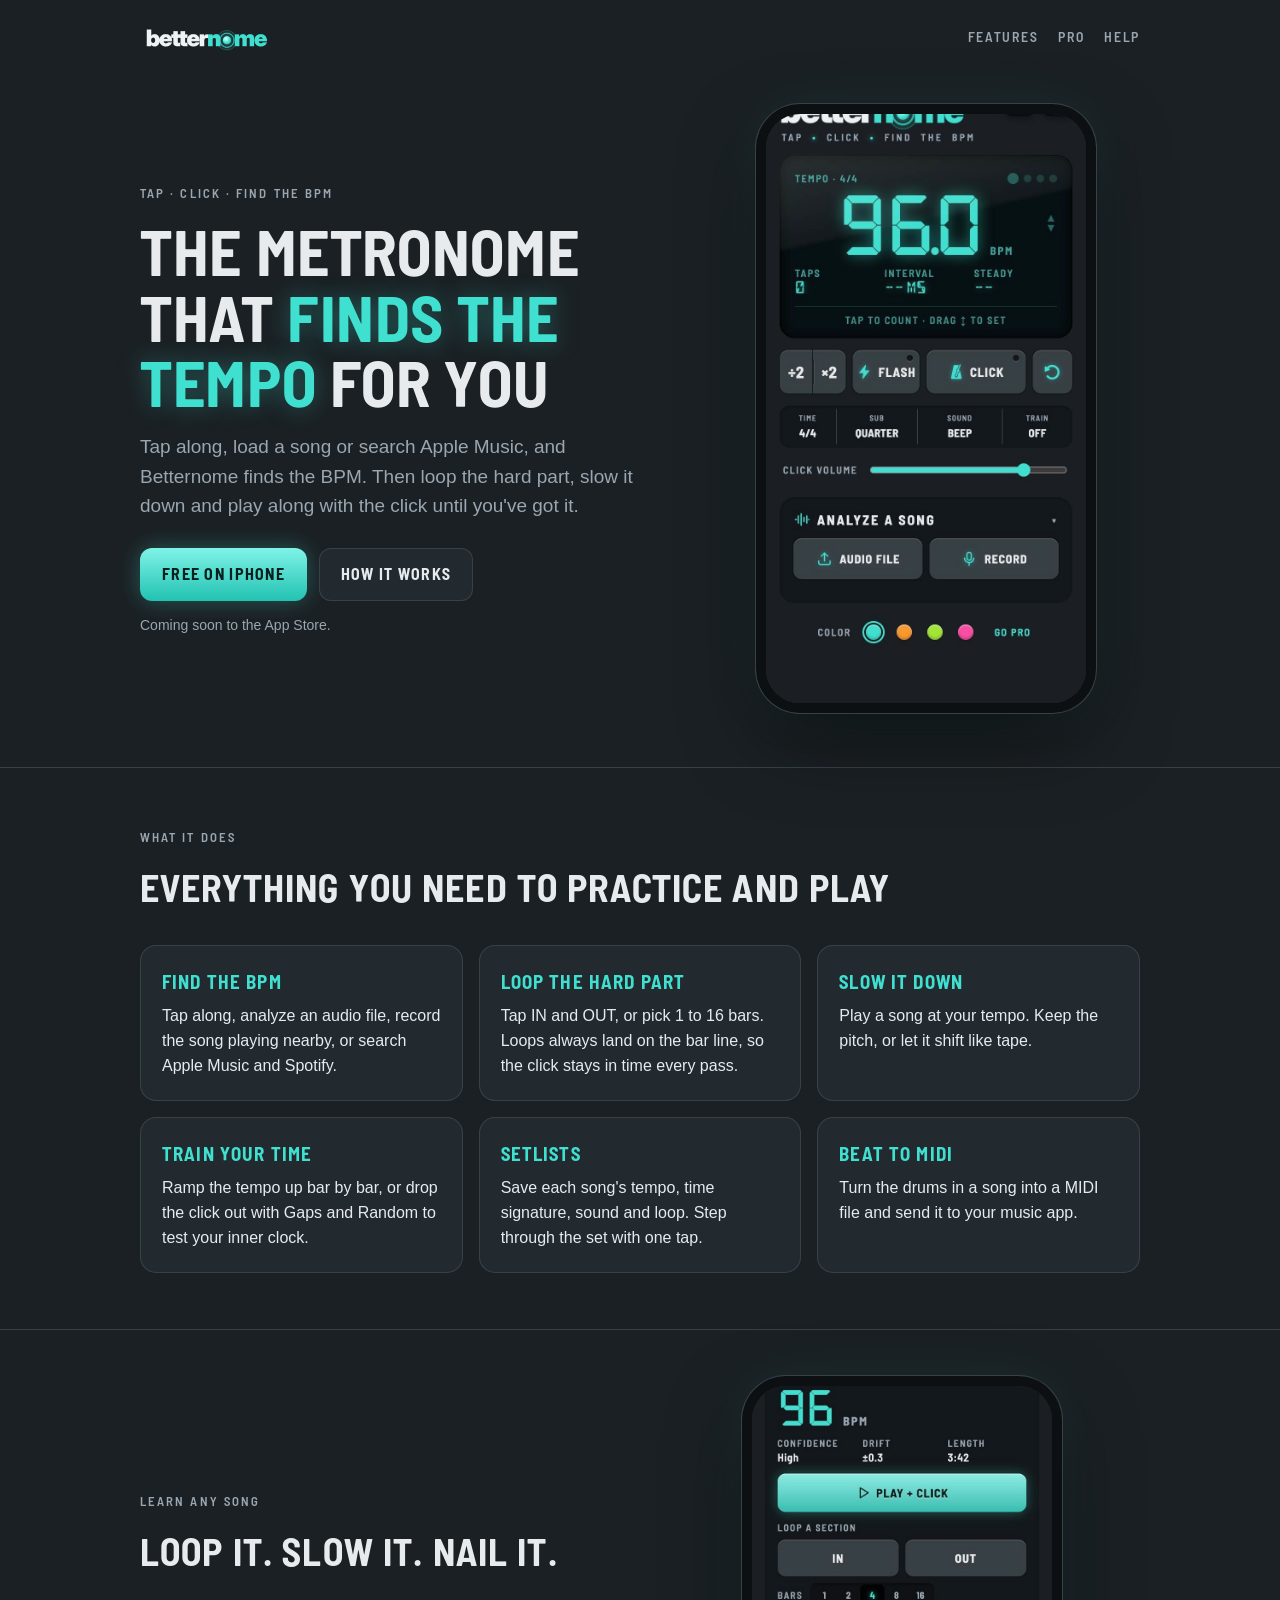
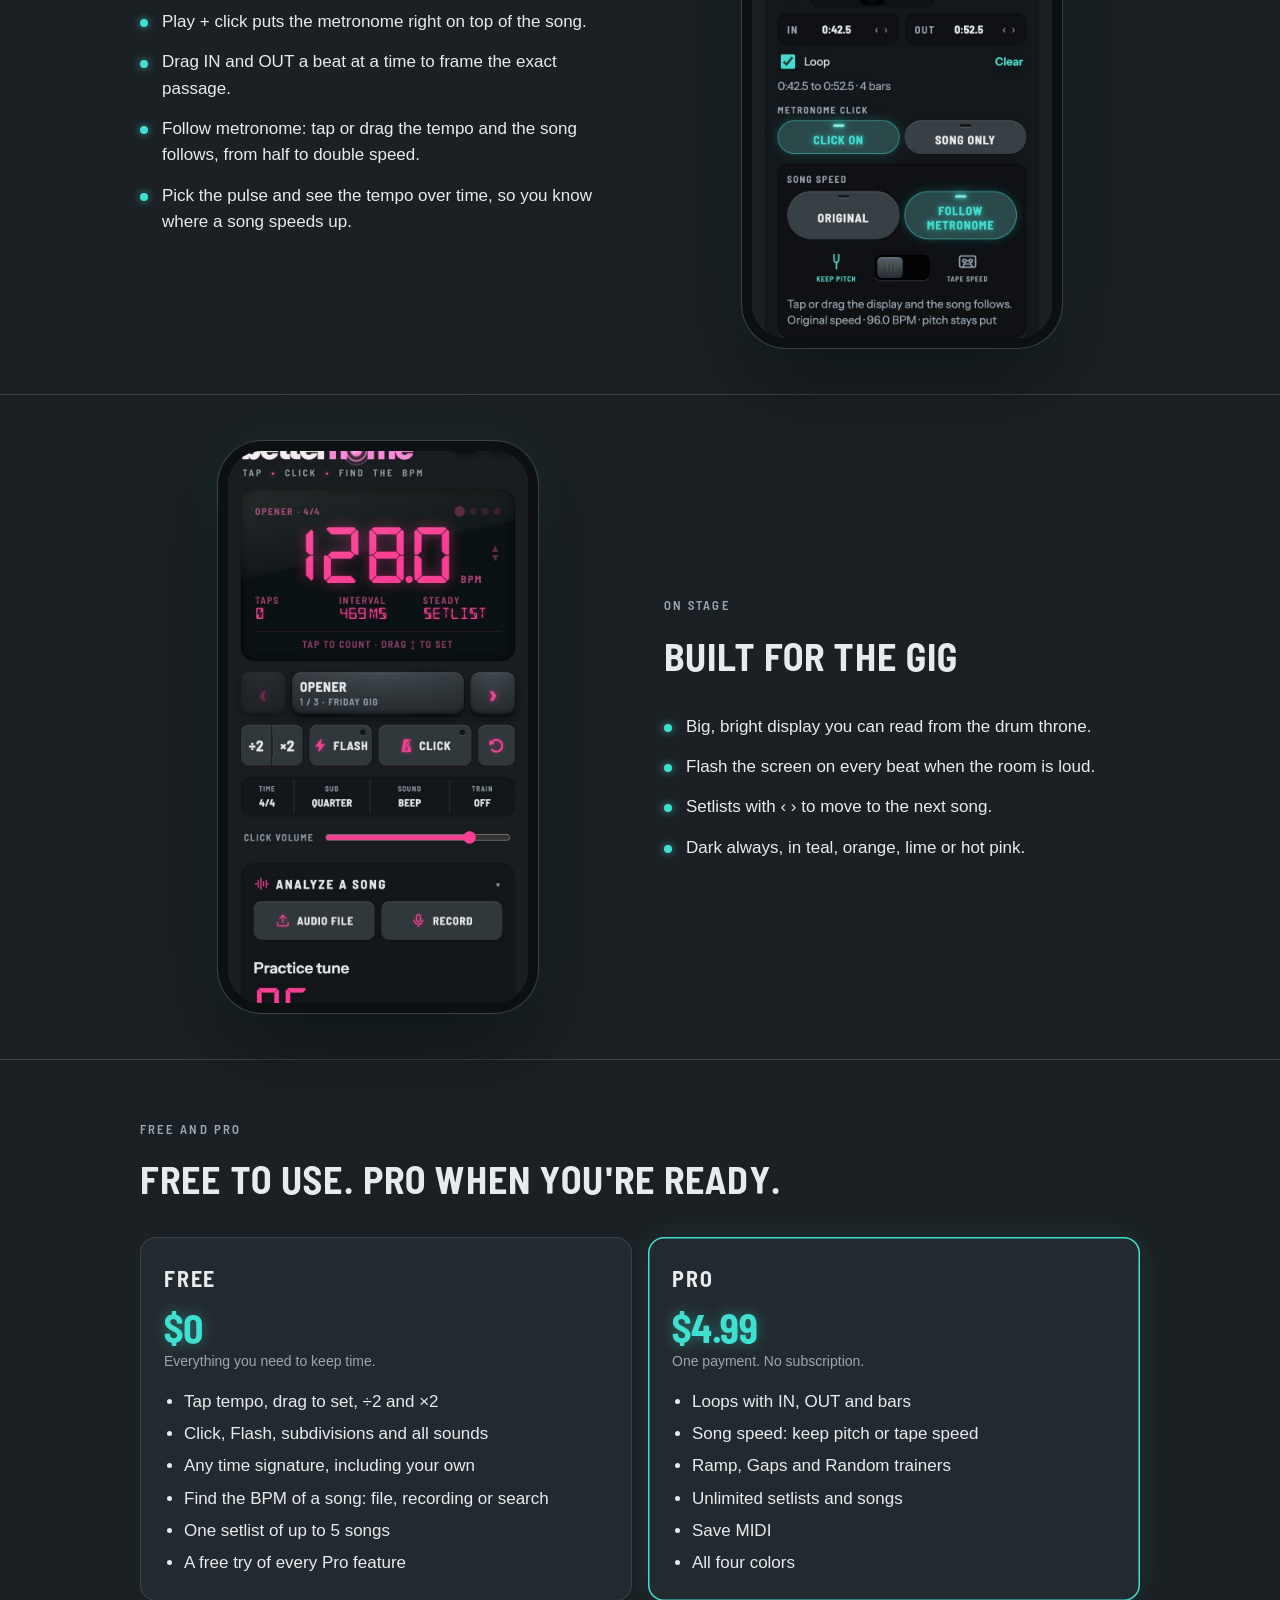
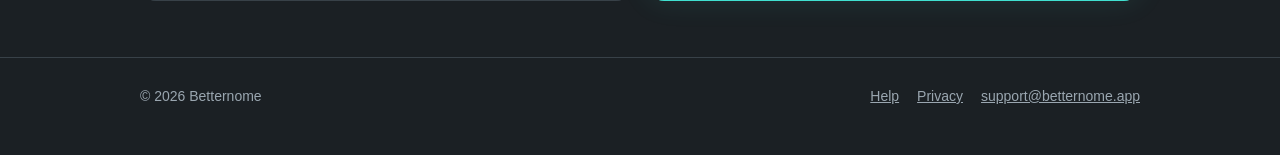
==== index.html @ a517bacc "Update site from Betternome 66b0590" ====
<!doctype html>
<html lang="en">
<head>
<meta charset="utf-8">
<meta name="viewport" content="width=device-width,initial-scale=1">
<title>Betternome · Tap, click, find the BPM</title>
<meta name="description" content="A metronome for iPhone that finds the BPM of any song, loops the hard part and slows it down so you can learn it.">
<meta property="og:title" content="Betternome · Tap, click, find the BPM">
<meta property="og:description" content="Find the tempo of any song, loop the hard part, slow it down, and keep your setlists in one metronome.">
<meta property="og:image" content="https://betternome.app/assets/shot-tempo.jpg">
<meta name="theme-color" content="#1b2024">
<link rel="icon" href="assets/favicon.png">
<link rel="apple-touch-icon" href="assets/apple-touch-icon.png">
<link rel="stylesheet" href="style.css">
</head>
<body>
<header class="wrap top">
  <a href="/"><img src="assets/logo.png" alt="Betternome" width="458" height="118"></a>
  <nav><a href="#features">Features</a><a href="#pro">Pro</a><a href="help.html">Help</a></nav>
</header>

<main>
  <div class="wrap hero">
    <div>
      <span class="cap">Tap · Click · Find the BPM</span>
      <h1>The metronome that <em>finds the tempo</em> for you</h1>
      <p>Tap along, load a song or search Apple Music, and Betternome finds the BPM. Then loop the hard part, slow it down and play along with the click until you've got it.</p>
      <div class="btns">
        <a class="btn primary" href="#pro">Free on iPhone</a>
        <a class="btn ghost" href="help.html">How it works</a>
      </div>
      <p class="soon">Coming soon to the App Store.</p>
    </div>
    <div class="phone"><img src="assets/shot-tempo.jpg" alt="Betternome showing 96 BPM on its display, with Flash, Click and the Time, Sub, Sound and Train settings" width="750" height="1380"></div>
  </div>

  <section id="features">
    <div class="wrap">
      <span class="cap">What it does</span>
      <h2>Everything you need to practice and play</h2>
      <div class="feats">
        <div class="feat"><h3>Find the BPM</h3><p>Tap along, analyze an audio file, record the song playing nearby, or search Apple Music and Spotify.</p></div>
        <div class="feat"><h3>Loop the hard part</h3><p>Tap IN and OUT, or pick 1 to 16 bars. Loops always land on the bar line, so the click stays in time every pass.</p></div>
        <div class="feat"><h3>Slow it down</h3><p>Play a song at your tempo. Keep the pitch, or let it shift like tape.</p></div>
        <div class="feat"><h3>Train your time</h3><p>Ramp the tempo up bar by bar, or drop the click out with Gaps and Random to test your inner clock.</p></div>
        <div class="feat"><h3>Setlists</h3><p>Save each song's tempo, time signature, sound and loop. Step through the set with one tap.</p></div>
        <div class="feat"><h3>Beat to MIDI</h3><p>Turn the drums in a song into a MIDI file and send it to your music app.</p></div>
      </div>
    </div>
  </section>

  <section>
    <div class="wrap split">
      <div>
        <span class="cap">Learn any song</span>
        <h2>Loop it. Slow it. Nail it.</h2>
        <ul>
          <li>Play + click puts the metronome right on top of the song.</li>
          <li>Drag IN and OUT a beat at a time to frame the exact passage.</li>
          <li>Follow metronome: tap or drag the tempo and the song follows, from half to double speed.</li>
          <li>Pick the pulse and see the tempo over time, so you know where a song speeds up.</li>
        </ul>
      </div>
      <div class="phone"><img src="assets/shot-loop.jpg" alt="A song loaded at 96 BPM, with Play + click, a 4-bar loop from 0:42.5 to 0:52.5 and Song speed set to Follow metronome" width="750" height="1380" loading="lazy"></div>
    </div>
  </section>

  <section>
    <div class="wrap split">
      <div class="phone"><img src="assets/shot-setlist.jpg" alt="Betternome in hot pink with the setlist song Opener at 128 BPM, song 1 of 3 in Friday gig" width="750" height="1380" loading="lazy"></div>
      <div>
        <span class="cap">On stage</span>
        <h2>Built for the gig</h2>
        <ul>
          <li>Big, bright display you can read from the drum throne.</li>
          <li>Flash the screen on every beat when the room is loud.</li>
          <li>Setlists with ‹ › to move to the next song.</li>
          <li>Dark always, in teal, orange, lime or hot pink.</li>
        </ul>
      </div>
    </div>
  </section>

  <section id="pro">
    <div class="wrap">
      <span class="cap">Free and Pro</span>
      <h2>Free to use. Pro when you're ready.</h2>
      <div class="plans">
        <div class="plan">
          <h3>Free</h3>
          <div class="price">$0</div>
          <p class="note">Everything you need to keep time.</p>
          <ul>
            <li>Tap tempo, drag to set, ÷2 and ×2</li>
            <li>Click, Flash, subdivisions and all sounds</li>
            <li>Any time signature, including your own</li>
            <li>Find the BPM of a song: file, recording or search</li>
            <li>One setlist of up to 5 songs</li>
            <li>A free try of every Pro feature</li>
          </ul>
        </div>
        <div class="plan pro">
          <h3>Pro</h3>
          <div class="price">$4.99</div>
          <p class="note">One payment. No subscription.</p>
          <ul>
            <li>Loops with IN, OUT and bars</li>
            <li>Song speed: keep pitch or tape speed</li>
            <li>Ramp, Gaps and Random trainers</li>
            <li>Unlimited setlists and songs</li>
            <li>Save MIDI</li>
            <li>All four colors</li>
          </ul>
        </div>
      </div>
    </div>
  </section>
</main>

<footer>
  <div class="wrap">
    <span>© 2026 Betternome</span>
    <nav><a href="help.html">Help</a><a href="privacy.html">Privacy</a><a href="mailto:support@betternome.app">support@betternome.app</a></nav>
  </div>
</footer>
</body>
</html>
---- style.css ----
/* betternome.app: same dark look and teal accent as the app */
@font-face{font-family:"BSC";font-weight:600;font-display:swap;src:url(assets/bsc-600.woff2) format("woff2")}
@font-face{font-family:"BSC";font-weight:700;font-display:swap;src:url(assets/bsc-700.woff2) format("woff2")}
@font-face{font-family:"DSEG7";font-display:swap;src:url(assets/dseg7.woff2) format("woff2")}
:root{color-scheme:dark;--bg:#1b2024;--panel:#232a2f;--tray:rgba(0,0,0,.22);--ink:#e7ebee;--muted:#9aa6b0;--line:#384148;
  --acc:#40e0d0;--acc-ink:#06201d;--f-display:"BSC",-apple-system,BlinkMacSystemFont,sans-serif;--f-seg:"DSEG7",ui-monospace,monospace}
*{box-sizing:border-box}
body{margin:0;background:var(--bg);color:var(--ink);font:17px/1.55 -apple-system,BlinkMacSystemFont,"Segoe UI",Roboto,sans-serif;-webkit-font-smoothing:antialiased}
a{color:var(--acc)}
.wrap{max-width:1040px;margin:0 auto;padding:0 20px}
.cap{font-family:var(--f-display);font-weight:600;font-size:13px;letter-spacing:.16em;text-transform:uppercase;color:var(--muted)}

/* header */
.top{display:flex;align-items:center;justify-content:space-between;gap:16px;padding-top:20px;padding-bottom:20px}
.top img{height:34px;width:auto;display:block}
.top nav{display:flex;gap:20px}
.top nav a{font-family:var(--f-display);font-weight:600;font-size:14px;letter-spacing:.12em;text-transform:uppercase;color:var(--muted);text-decoration:none}
.top nav a:hover,.top nav a[aria-current]{color:var(--acc)}

/* hero */
.hero{display:grid;grid-template-columns:minmax(0,1.1fr) minmax(0,.9fr);gap:48px;align-items:center;padding-top:40px;padding-bottom:64px}
.hero h1{font-family:var(--f-display);font-weight:700;font-size:clamp(40px,6vw,64px);line-height:1.02;letter-spacing:.01em;text-transform:uppercase;margin:12px 0 18px}
.hero h1 em{font-style:normal;color:var(--acc);text-shadow:0 0 24px rgba(64,224,208,.35)}
.hero p{font-size:19px;color:var(--muted);margin:0 0 28px;max-width:34em}
.btns{display:flex;flex-wrap:wrap;gap:12px;align-items:center}
.btn{display:inline-flex;align-items:center;gap:8px;padding:14px 22px;border-radius:12px;font-family:var(--f-display);font-weight:700;font-size:16px;letter-spacing:.08em;text-transform:uppercase;text-decoration:none}
.btn.primary{background:linear-gradient(180deg,#7ff3e7,#22c2b2);color:var(--acc-ink);box-shadow:0 0 22px rgba(64,224,208,.3)}
.btn.ghost{color:var(--ink);background:var(--panel);box-shadow:inset 0 0 0 1px var(--line)}
.hero .soon{font-size:14px;color:var(--muted);margin:14px 0 0}
.phone{justify-self:center;width:min(320px,80vw);border-radius:34px;overflow:hidden;box-shadow:0 0 0 10px #0d1012,0 0 0 11px var(--line),0 30px 80px rgba(0,0,0,.55),0 0 60px rgba(64,224,208,.12)}
.phone img{display:block;width:100%;height:auto}

/* features */
section{padding:56px 0;border-top:1px solid var(--line)}
section h2{font-family:var(--f-display);font-weight:700;font-size:clamp(28px,4vw,38px);text-transform:uppercase;letter-spacing:.03em;margin:8px 0 28px}
.feats{display:grid;grid-template-columns:repeat(3,minmax(0,1fr));gap:16px}
.feat{background:var(--panel);border-radius:16px;padding:22px;box-shadow:inset 0 0 0 1px var(--line)}
.feat h3{font-family:var(--f-display);font-weight:700;font-size:19px;letter-spacing:.06em;text-transform:uppercase;color:var(--acc);margin:0 0 8px}
.feat p{margin:0;color:var(--ink);font-size:16px}
.split{display:grid;grid-template-columns:minmax(0,1fr) minmax(0,1fr);gap:48px;align-items:center}
.split .phone{width:min(300px,78vw)}
.split ul{margin:0;padding:0;list-style:none;display:grid;gap:14px}
.split li{padding-left:22px;position:relative}
.split li::before{content:"";position:absolute;left:0;top:.6em;width:8px;height:8px;border-radius:50%;background:var(--acc);box-shadow:0 0 8px rgba(64,224,208,.7)}

/* free vs pro */
.plans{display:grid;grid-template-columns:minmax(0,1fr) minmax(0,1fr);gap:16px}
.plan{background:var(--panel);border-radius:16px;padding:24px;box-shadow:inset 0 0 0 1px var(--line)}
.plan.pro{box-shadow:inset 0 0 0 1.5px var(--acc),0 0 30px rgba(64,224,208,.1)}
.plan h3{font-family:var(--f-display);font-weight:700;font-size:22px;letter-spacing:.08em;text-transform:uppercase;margin:0}
.plan .price{font-family:var(--f-display);font-weight:700;font-size:40px;line-height:1.1;color:var(--acc);margin:10px 0 2px;text-shadow:0 0 14px rgba(64,224,208,.4)}
.plan .note{font-size:14px;color:var(--muted);margin:0 0 16px}
.plan ul{margin:0;padding-left:20px;display:grid;gap:6px}

/* footer */
footer{border-top:1px solid var(--line);padding:28px 0 48px;color:var(--muted);font-size:14px}
footer .wrap{display:flex;flex-wrap:wrap;gap:12px 24px;justify-content:space-between}
footer nav{display:flex;flex-wrap:wrap;gap:18px}
footer a{color:var(--muted)}

/* text pages: help and privacy */
.page{max-width:720px;padding-top:24px;padding-bottom:56px}
.page h1{font-family:var(--f-display);font-weight:700;font-size:clamp(32px,5vw,44px);text-transform:uppercase;letter-spacing:.03em;margin:8px 0 6px}
.page .lede{color:var(--muted);margin:0 0 24px}
.toc{display:flex;flex-wrap:wrap;gap:8px;margin:0 0 12px}
.toc a{font-size:14px;text-decoration:none;border-radius:999px;padding:5px 12px;box-shadow:inset 0 0 0 1px var(--line)}
.hsec{border-top:1px solid var(--line);padding:20px 0 6px;scroll-margin-top:16px}
.hsec h3,.page h2{font-family:var(--f-display);font-weight:700;font-size:18px;letter-spacing:.12em;text-transform:uppercase;color:var(--acc);margin:0 0 10px}
.page h2{margin-top:28px}
.hsec p,.page p,.page li{margin:0 0 10px}
.hsec b{color:var(--ink);font-weight:650}

@media (max-width:820px){
  .hero,.split{grid-template-columns:minmax(0,1fr);gap:36px}
  .hero{padding-top:16px}
  .feats{grid-template-columns:minmax(0,1fr)}
  .plans{grid-template-columns:minmax(0,1fr)}
  .split .phone{order:-1}
}
@media (max-width:480px){.top nav{gap:12px}.top nav a{font-size:13px;letter-spacing:.08em}.top img{height:26px}body{font-size:16px}}
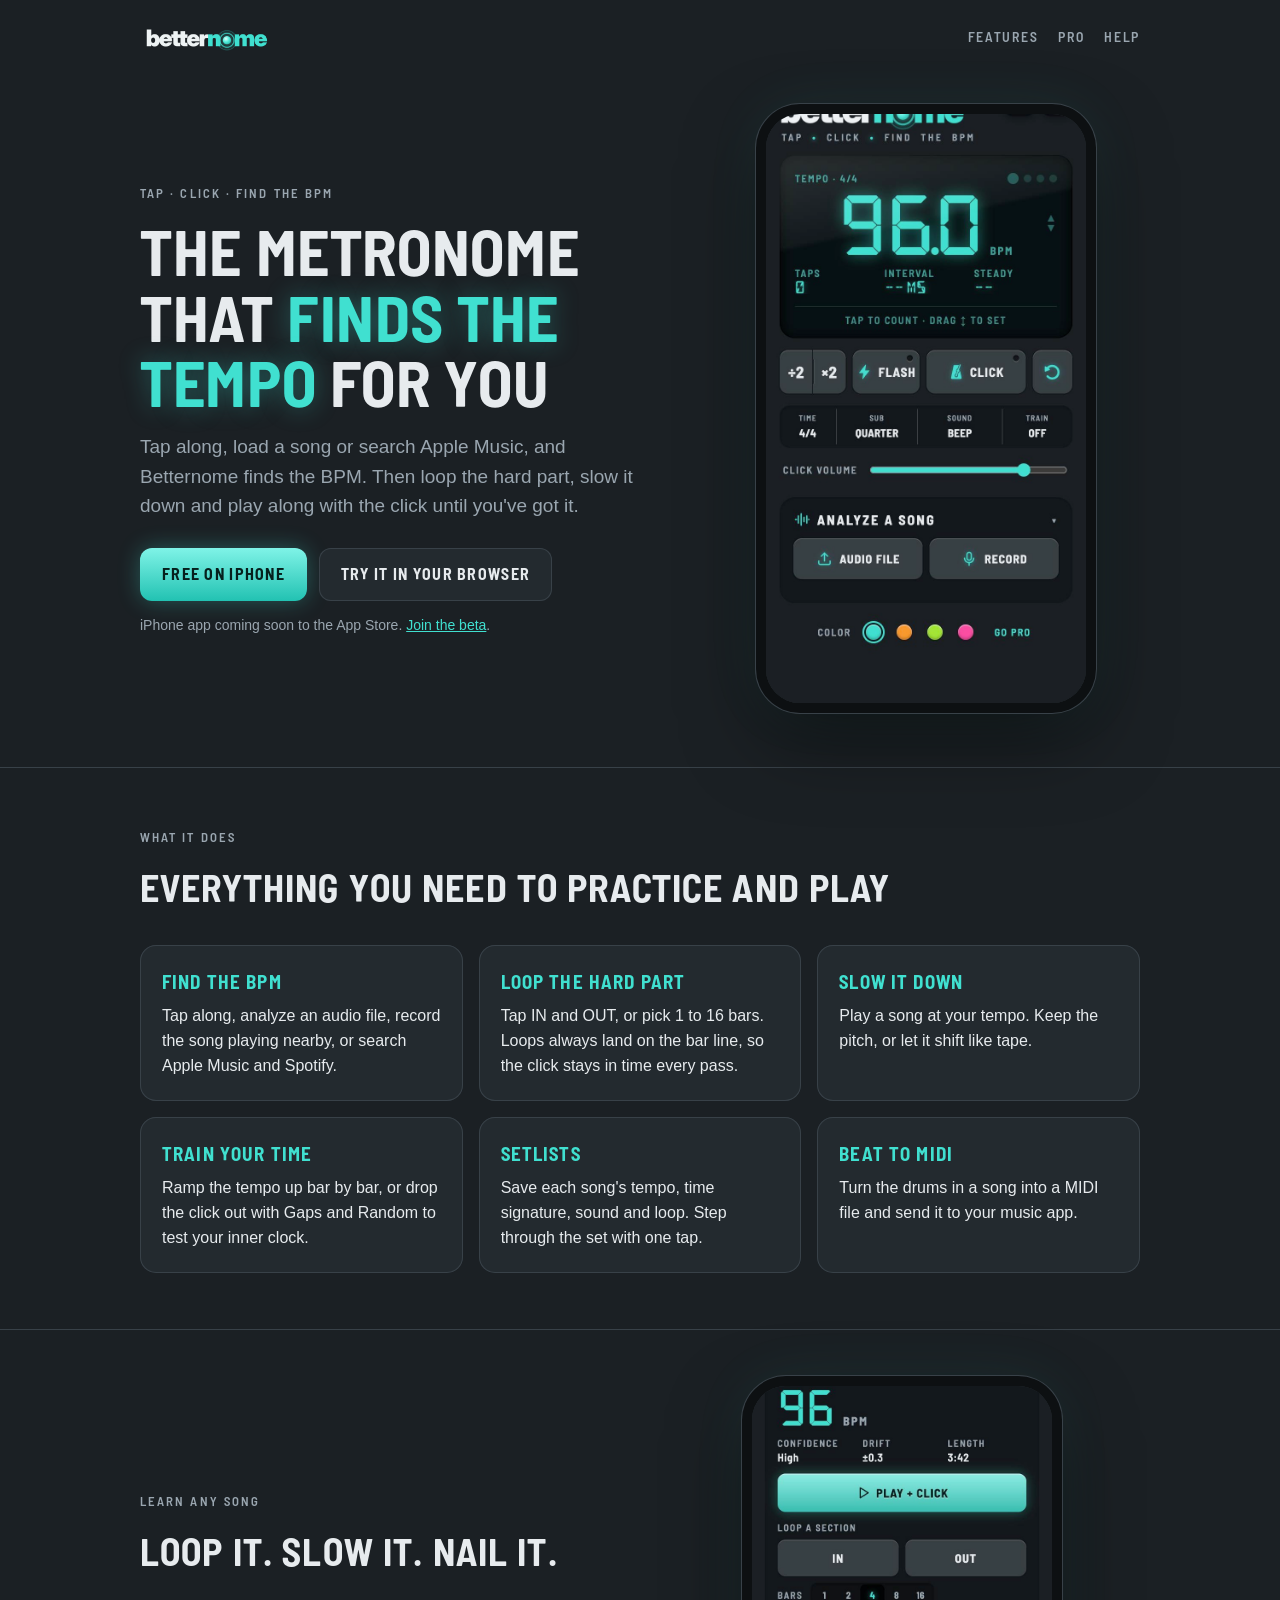
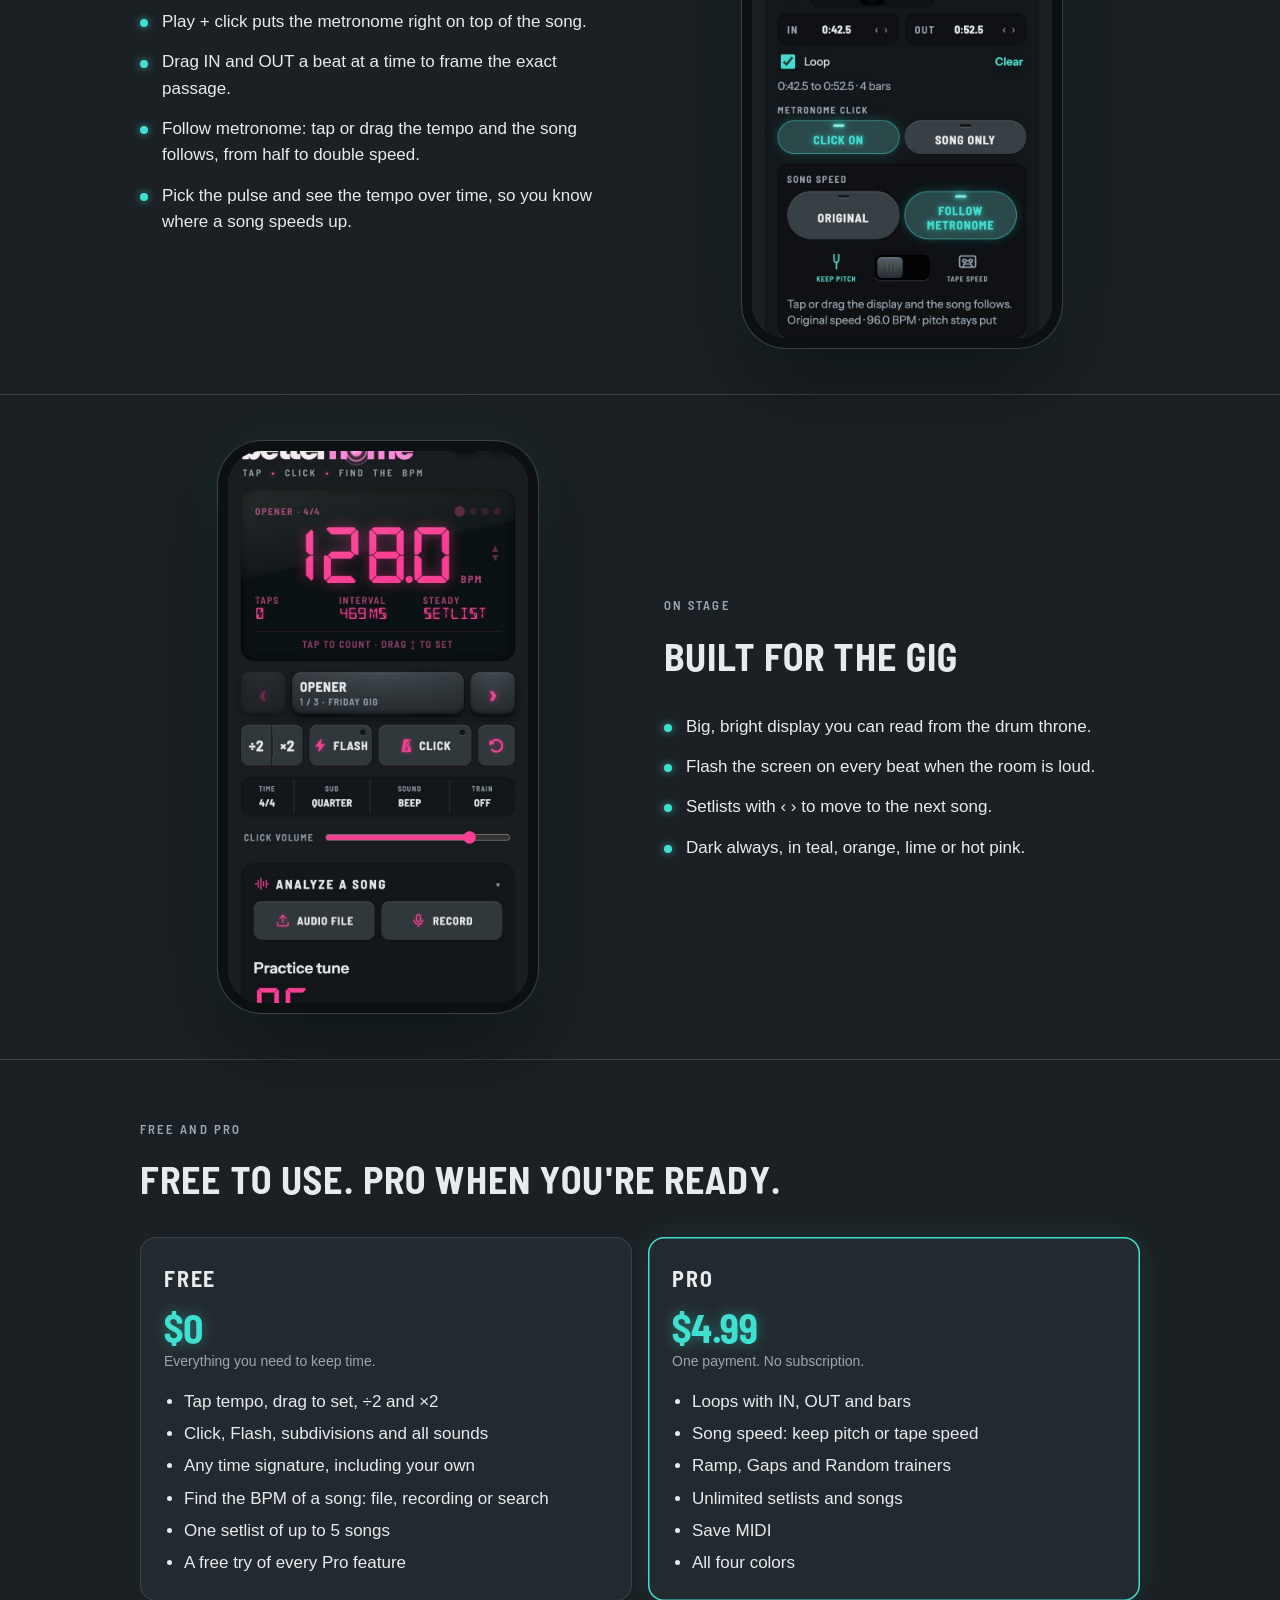
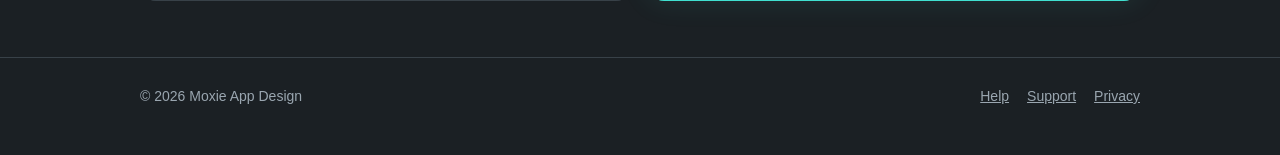
==== commit 06961b97: "Update site from Betternome 07f1827" ====
--- a/index.html
+++ b/index.html
@@ -27,9 +27,9 @@
       <p>Tap along, load a song or search Apple Music, and Betternome finds the BPM. Then loop the hard part, slow it down and play along with the click until you've got it.</p>
       <div class="btns">
         <a class="btn primary" href="#pro">Free on iPhone</a>
-        <a class="btn ghost" href="help.html">How it works</a>
+        <a class="btn ghost" href="https://moxieappdesign.com/betternome/app/">Try it in your browser</a>
       </div>
-      <p class="soon">Coming soon to the App Store.</p>
+      <p class="soon">iPhone app coming soon to the App Store. <a href="support.html#beta">Join the beta</a>.</p>
     </div>
     <div class="phone"><img src="assets/shot-tempo.jpg" alt="Betternome showing 96 BPM on its display, with Flash, Click and the Time, Sub, Sound and Train settings" width="750" height="1380"></div>
   </div>
@@ -119,8 +119,8 @@
 
 <footer>
   <div class="wrap">
-    <span>© 2026 Betternome</span>
-    <nav><a href="help.html">Help</a><a href="privacy.html">Privacy</a><a href="mailto:support@betternome.app">support@betternome.app</a></nav>
+    <span>© 2026 Moxie App Design</span>
+    <nav><a href="help.html">Help</a><a href="support.html">Support</a><a href="privacy.html">Privacy</a></nav>
   </div>
 </footer>
 </body>
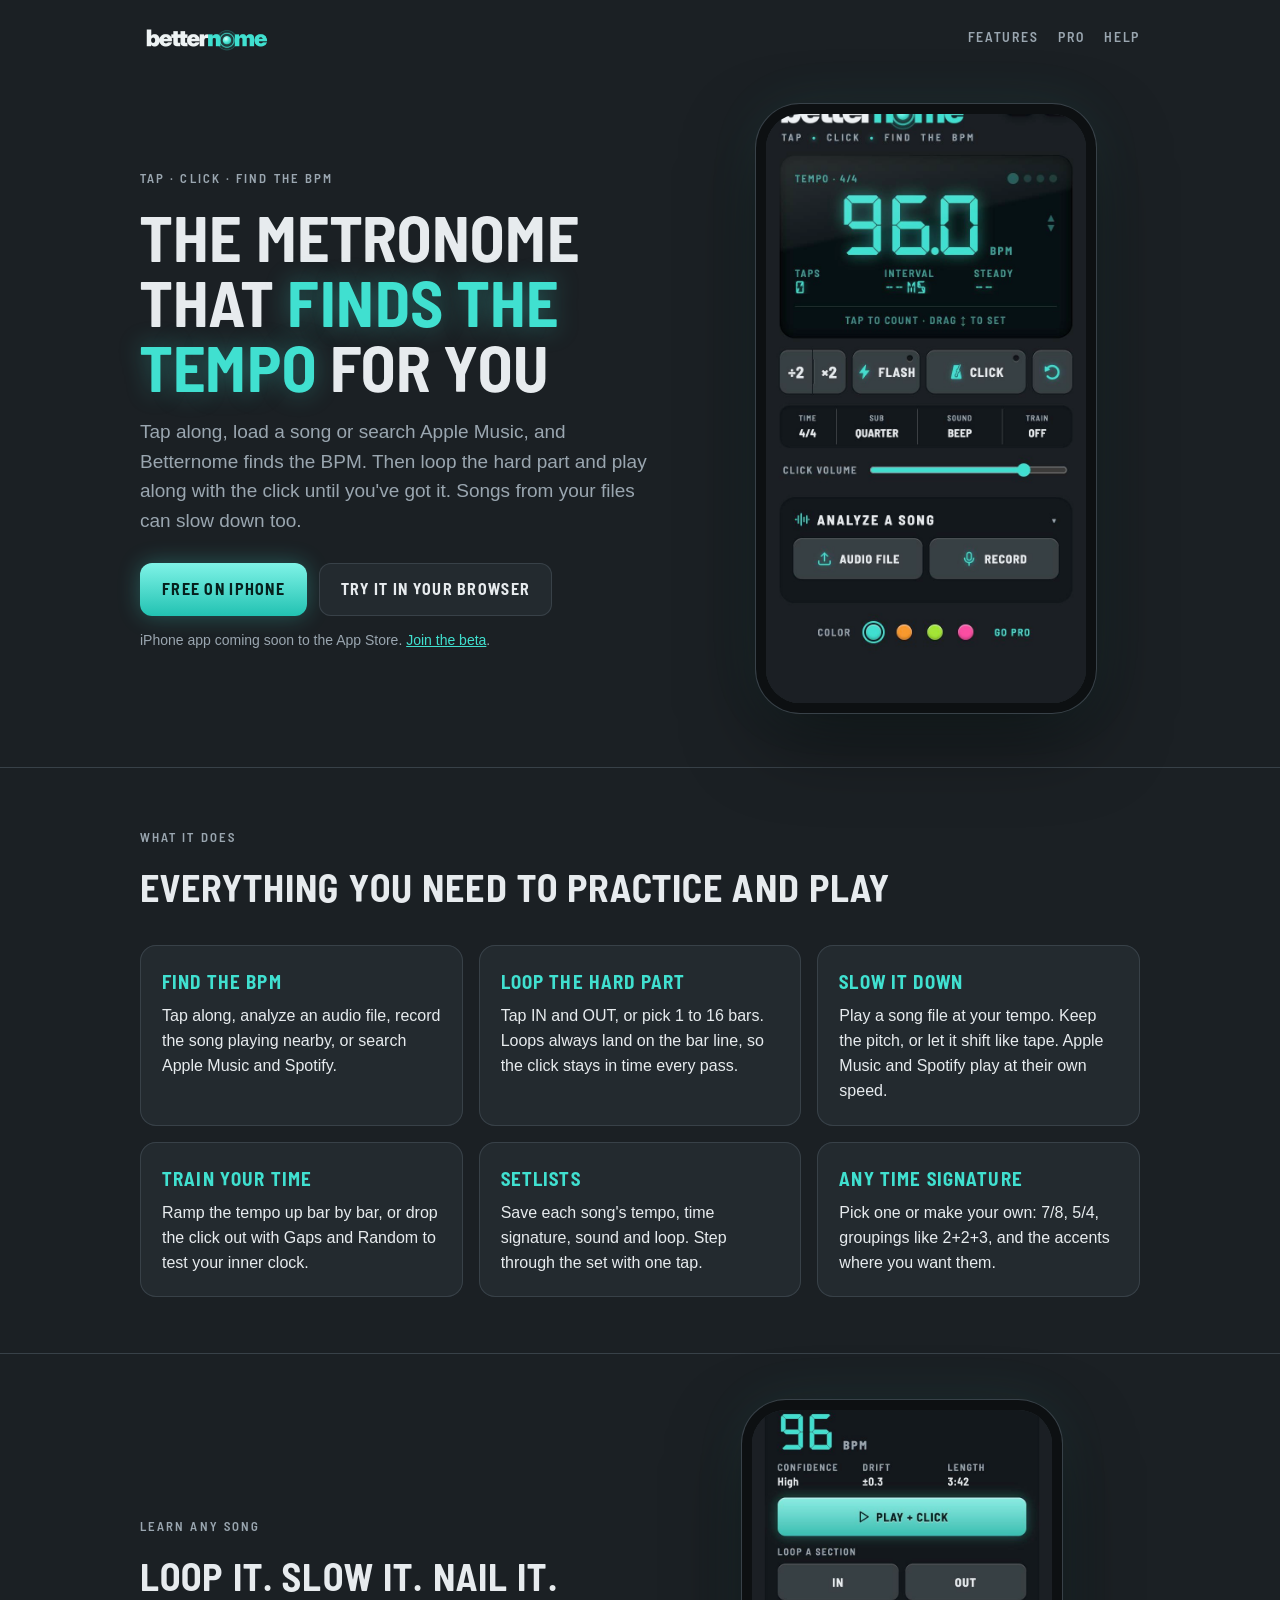
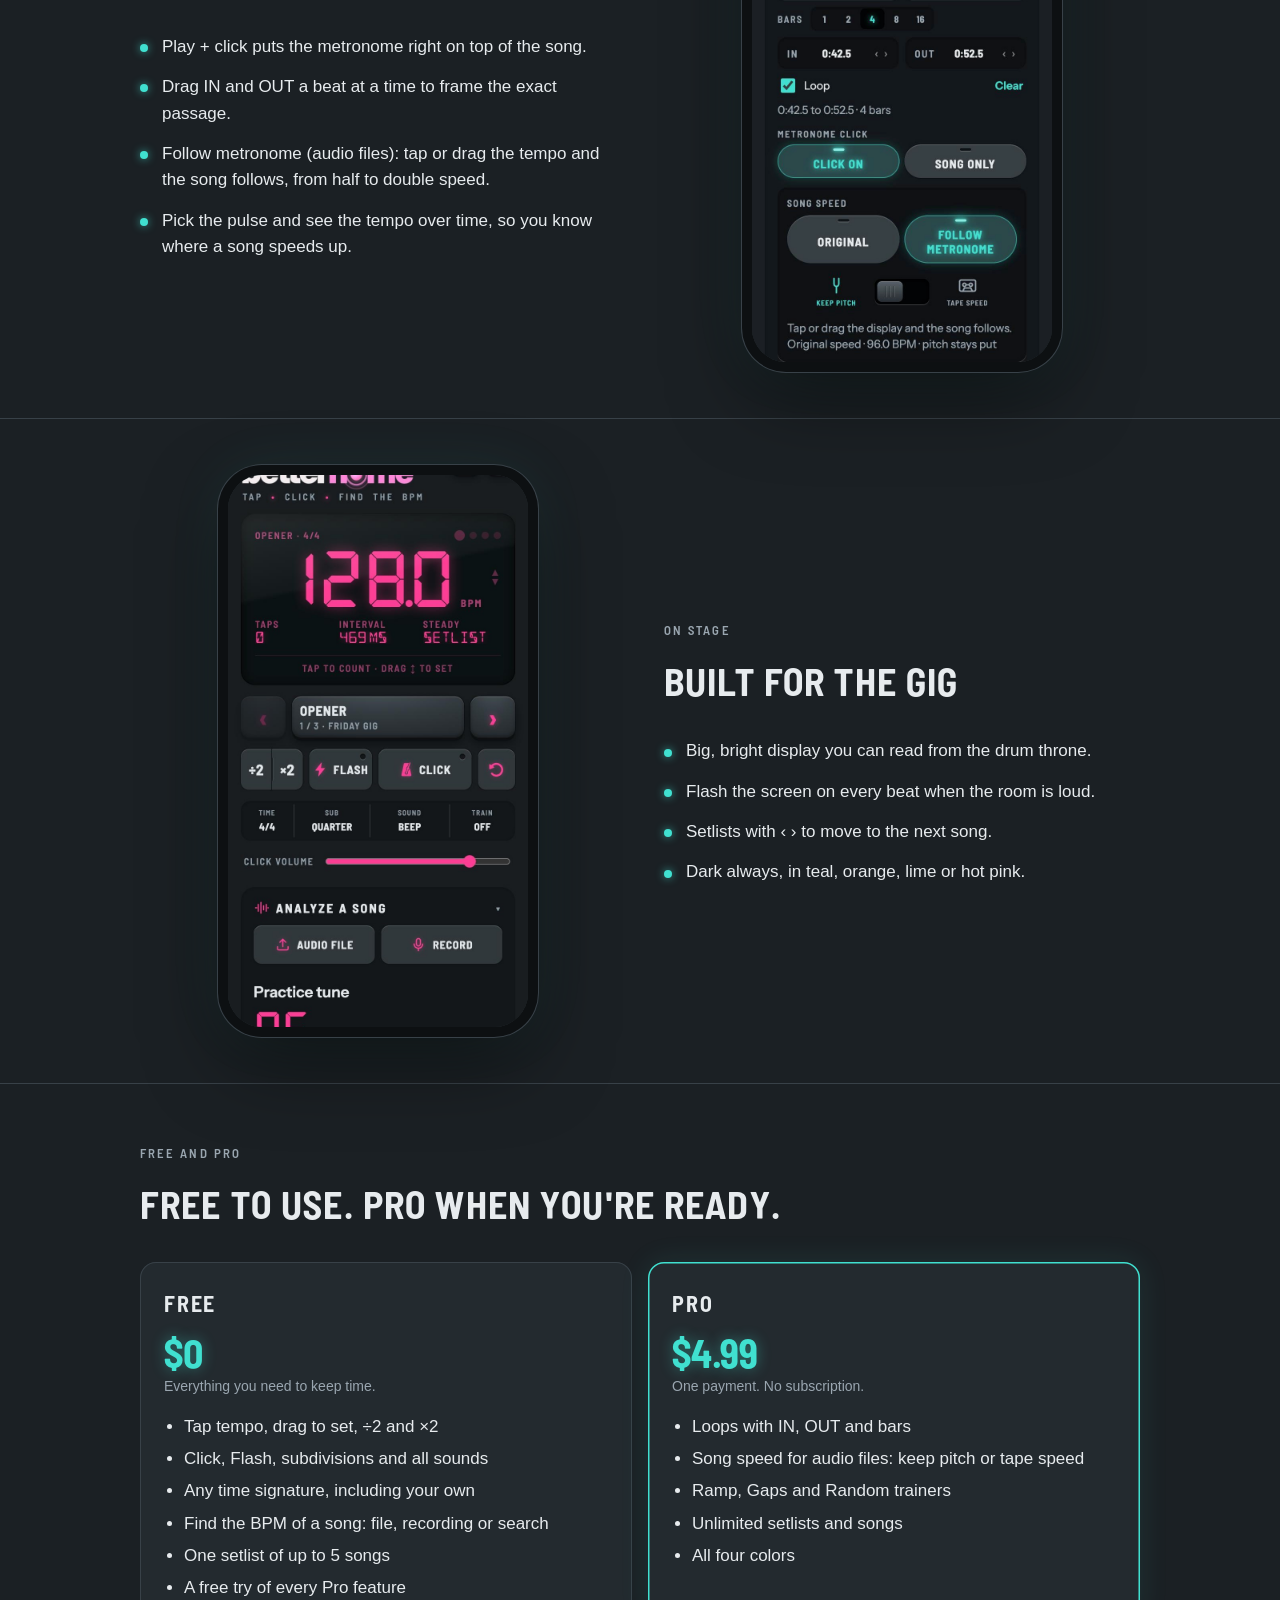
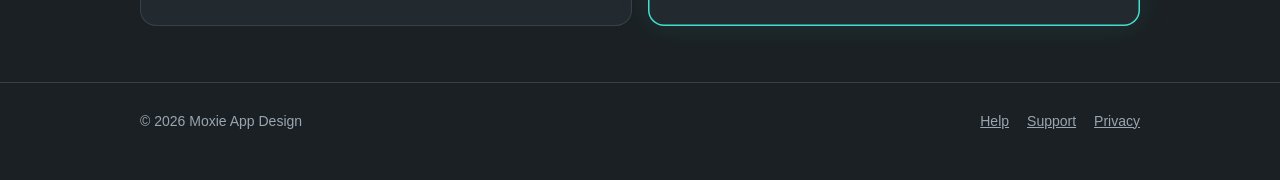
==== commit 2ae6532f: "Update site from Betternome 90f6c51" ====
--- a/index.html
+++ b/index.html
@@ -4,9 +4,9 @@
 <meta charset="utf-8">
 <meta name="viewport" content="width=device-width,initial-scale=1">
 <title>Betternome · Tap, click, find the BPM</title>
-<meta name="description" content="A metronome for iPhone that finds the BPM of any song, loops the hard part and slows it down so you can learn it.">
+<meta name="description" content="A metronome for iPhone that finds the BPM of any song, loops the hard part and slows down songs from your files so you can learn them.">
 <meta property="og:title" content="Betternome · Tap, click, find the BPM">
-<meta property="og:description" content="Find the tempo of any song, loop the hard part, slow it down, and keep your setlists in one metronome.">
+<meta property="og:description" content="Find the tempo of any song, loop the hard part, slow down your audio files, and keep your setlists in one metronome.">
 <meta property="og:image" content="https://betternome.app/assets/shot-tempo.jpg">
 <meta name="theme-color" content="#1b2024">
 <link rel="icon" href="assets/favicon.png">
@@ -24,7 +24,7 @@
     <div>
       <span class="cap">Tap · Click · Find the BPM</span>
       <h1>The metronome that <em>finds the tempo</em> for you</h1>
-      <p>Tap along, load a song or search Apple Music, and Betternome finds the BPM. Then loop the hard part, slow it down and play along with the click until you've got it.</p>
+      <p>Tap along, load a song or search Apple Music, and Betternome finds the BPM. Then loop the hard part and play along with the click until you've got it. Songs from your files can slow down too.</p>
       <div class="btns">
         <a class="btn primary" href="#pro">Free on iPhone</a>
         <a class="btn ghost" href="https://moxieappdesign.com/betternome/app/">Try it in your browser</a>
@@ -41,10 +41,10 @@
       <div class="feats">
         <div class="feat"><h3>Find the BPM</h3><p>Tap along, analyze an audio file, record the song playing nearby, or search Apple Music and Spotify.</p></div>
         <div class="feat"><h3>Loop the hard part</h3><p>Tap IN and OUT, or pick 1 to 16 bars. Loops always land on the bar line, so the click stays in time every pass.</p></div>
-        <div class="feat"><h3>Slow it down</h3><p>Play a song at your tempo. Keep the pitch, or let it shift like tape.</p></div>
+        <div class="feat"><h3>Slow it down</h3><p>Play a song file at your tempo. Keep the pitch, or let it shift like tape. Apple Music and Spotify play at their own speed.</p></div>
         <div class="feat"><h3>Train your time</h3><p>Ramp the tempo up bar by bar, or drop the click out with Gaps and Random to test your inner clock.</p></div>
         <div class="feat"><h3>Setlists</h3><p>Save each song's tempo, time signature, sound and loop. Step through the set with one tap.</p></div>
-        <div class="feat"><h3>Beat to MIDI</h3><p>Turn the drums in a song into a MIDI file and send it to your music app.</p></div>
+        <div class="feat"><h3>Any time signature</h3><p>Pick one or make your own: 7/8, 5/4, groupings like 2+2+3, and the accents where you want them.</p></div>
       </div>
     </div>
   </section>
@@ -57,7 +57,7 @@
         <ul>
           <li>Play + click puts the metronome right on top of the song.</li>
           <li>Drag IN and OUT a beat at a time to frame the exact passage.</li>
-          <li>Follow metronome: tap or drag the tempo and the song follows, from half to double speed.</li>
+          <li>Follow metronome (audio files): tap or drag the tempo and the song follows, from half to double speed.</li>
           <li>Pick the pulse and see the tempo over time, so you know where a song speeds up.</li>
         </ul>
       </div>
@@ -105,10 +105,9 @@
           <p class="note">One payment. No subscription.</p>
           <ul>
             <li>Loops with IN, OUT and bars</li>
-            <li>Song speed: keep pitch or tape speed</li>
+            <li>Song speed for audio files: keep pitch or tape speed</li>
             <li>Ramp, Gaps and Random trainers</li>
             <li>Unlimited setlists and songs</li>
-            <li>Save MIDI</li>
             <li>All four colors</li>
           </ul>
         </div>
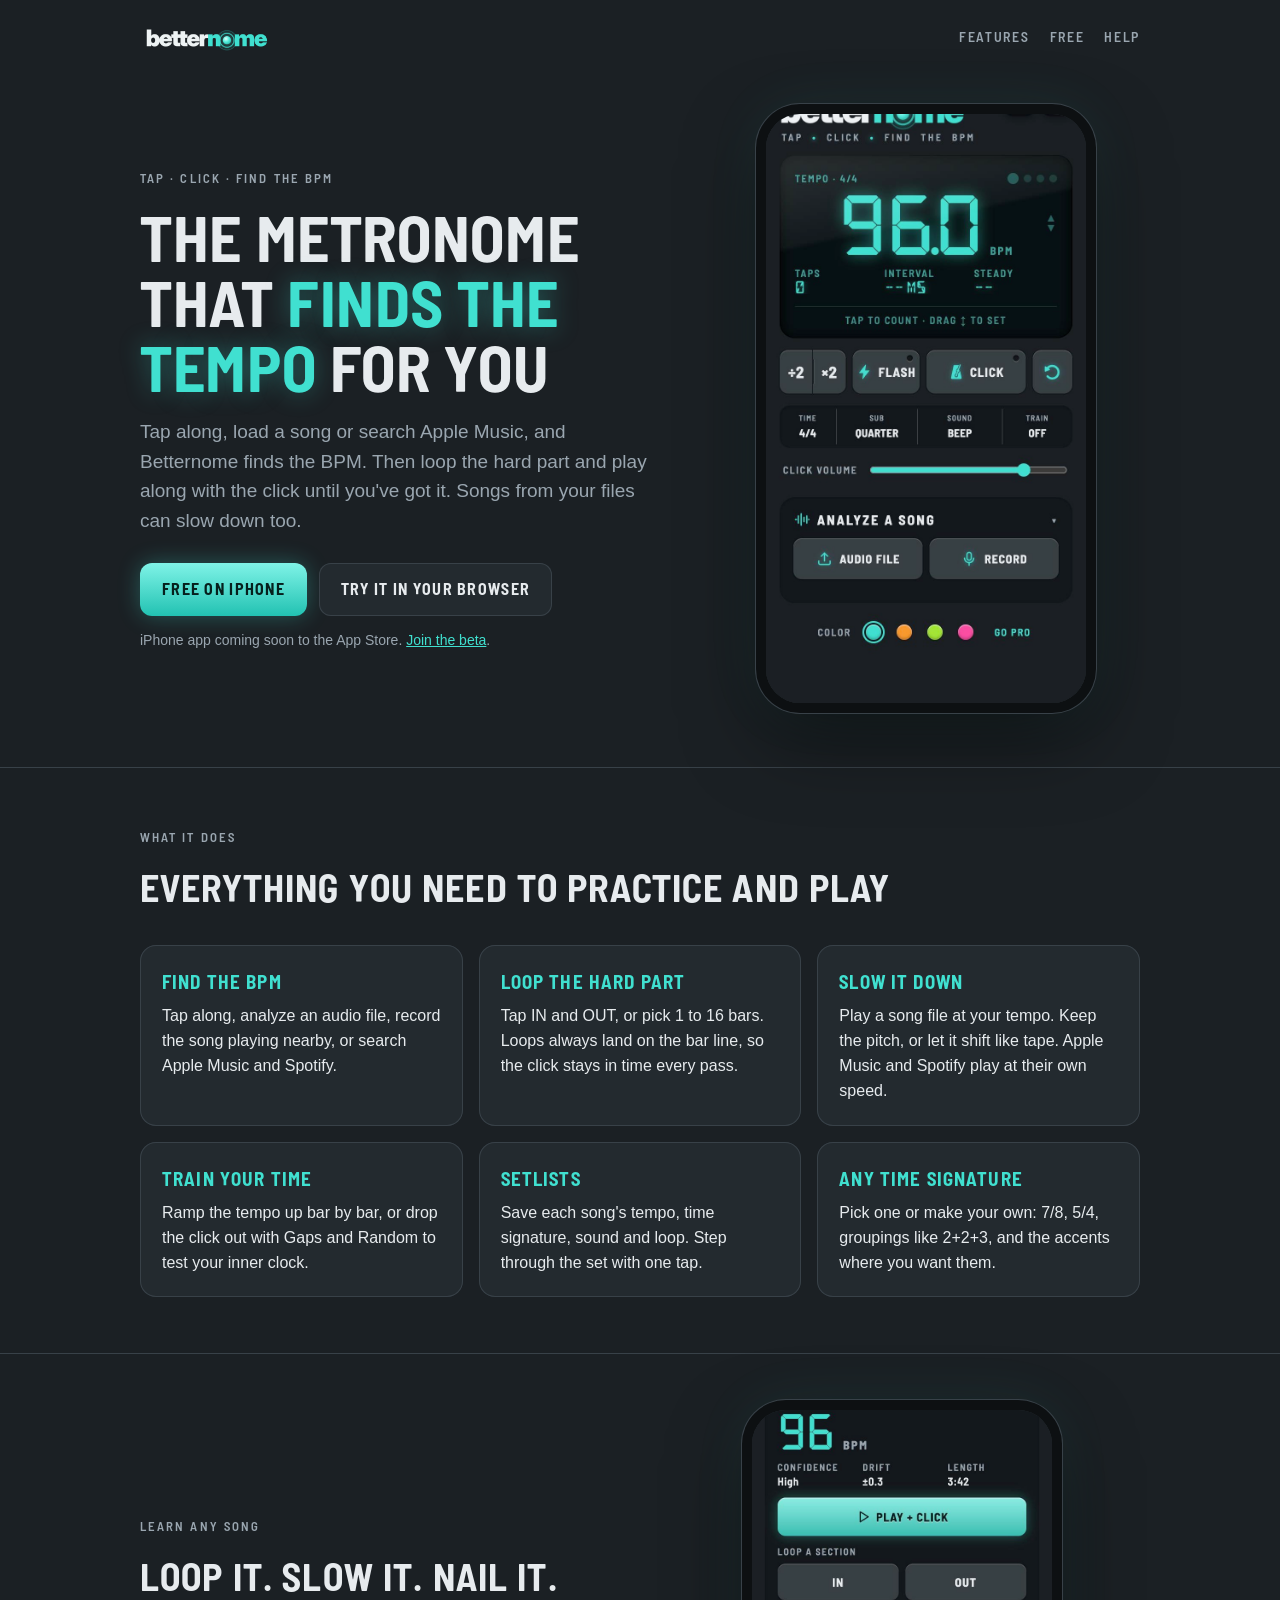
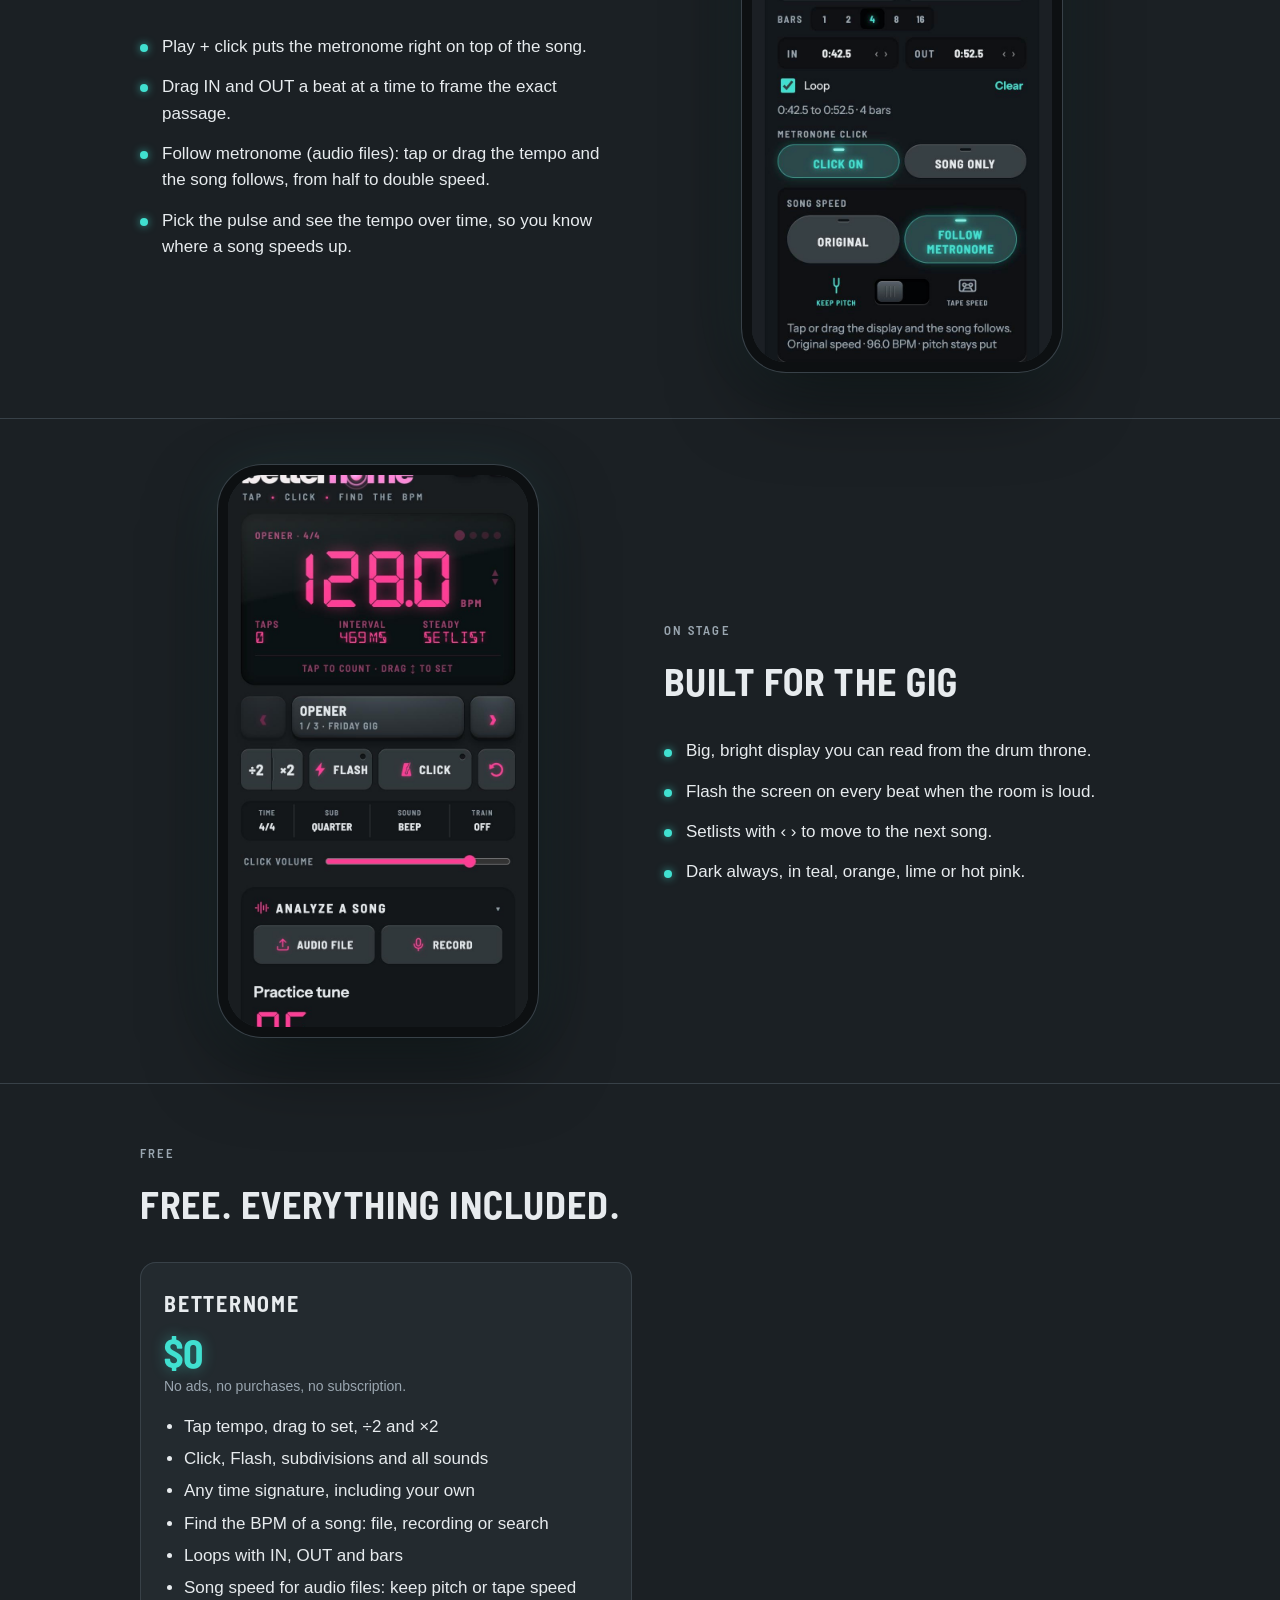
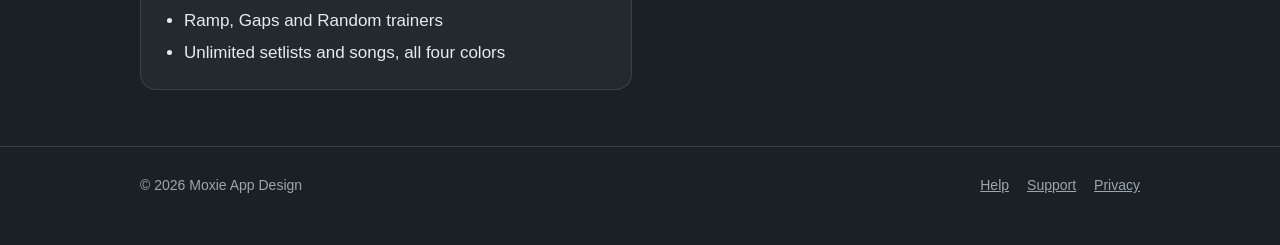
==== commit a2a3226f: "Betternome is free: remove Pro pricing and purchase text Co-Authored-By: Claude Opus 5.5 <noreply@an" ====
--- a/index.html
+++ b/index.html
@@ -16,7 +16,7 @@
 <body>
 <header class="wrap top">
   <a href="/"><img src="assets/logo.png" alt="Betternome" width="458" height="118"></a>
-  <nav><a href="#features">Features</a><a href="#pro">Pro</a><a href="help.html">Help</a></nav>
+  <nav><a href="#features">Features</a><a href="#free">Free</a><a href="help.html">Help</a></nav>
 </header>
 
 <main>
@@ -26,7 +26,7 @@
       <h1>The metronome that <em>finds the tempo</em> for you</h1>
       <p>Tap along, load a song or search Apple Music, and Betternome finds the BPM. Then loop the hard part and play along with the click until you've got it. Songs from your files can slow down too.</p>
       <div class="btns">
-        <a class="btn primary" href="#pro">Free on iPhone</a>
+        <a class="btn primary" href="#free">Free on iPhone</a>
         <a class="btn ghost" href="https://moxieappdesign.com/betternome/app/">Try it in your browser</a>
       </div>
       <p class="soon">iPhone app coming soon to the App Store. <a href="support.html#beta">Join the beta</a>.</p>
@@ -81,34 +81,24 @@
     </div>
   </section>
 
-  <section id="pro">
+  <section id="free">
     <div class="wrap">
-      <span class="cap">Free and Pro</span>
-      <h2>Free to use. Pro when you're ready.</h2>
+      <span class="cap">Free</span>
+      <h2>Free. Everything included.</h2>
       <div class="plans">
         <div class="plan">
-          <h3>Free</h3>
+          <h3>Betternome</h3>
           <div class="price">$0</div>
-          <p class="note">Everything you need to keep time.</p>
+          <p class="note">No ads, no purchases, no subscription.</p>
           <ul>
             <li>Tap tempo, drag to set, ÷2 and ×2</li>
             <li>Click, Flash, subdivisions and all sounds</li>
             <li>Any time signature, including your own</li>
             <li>Find the BPM of a song: file, recording or search</li>
-            <li>One setlist of up to 5 songs</li>
-            <li>A free try of every Pro feature</li>
-          </ul>
-        </div>
-        <div class="plan pro">
-          <h3>Pro</h3>
-          <div class="price">$4.99</div>
-          <p class="note">One payment. No subscription.</p>
-          <ul>
             <li>Loops with IN, OUT and bars</li>
             <li>Song speed for audio files: keep pitch or tape speed</li>
             <li>Ramp, Gaps and Random trainers</li>
-            <li>Unlimited setlists and songs</li>
-            <li>All four colors</li>
+            <li>Unlimited setlists and songs, all four colors</li>
           </ul>
         </div>
       </div>
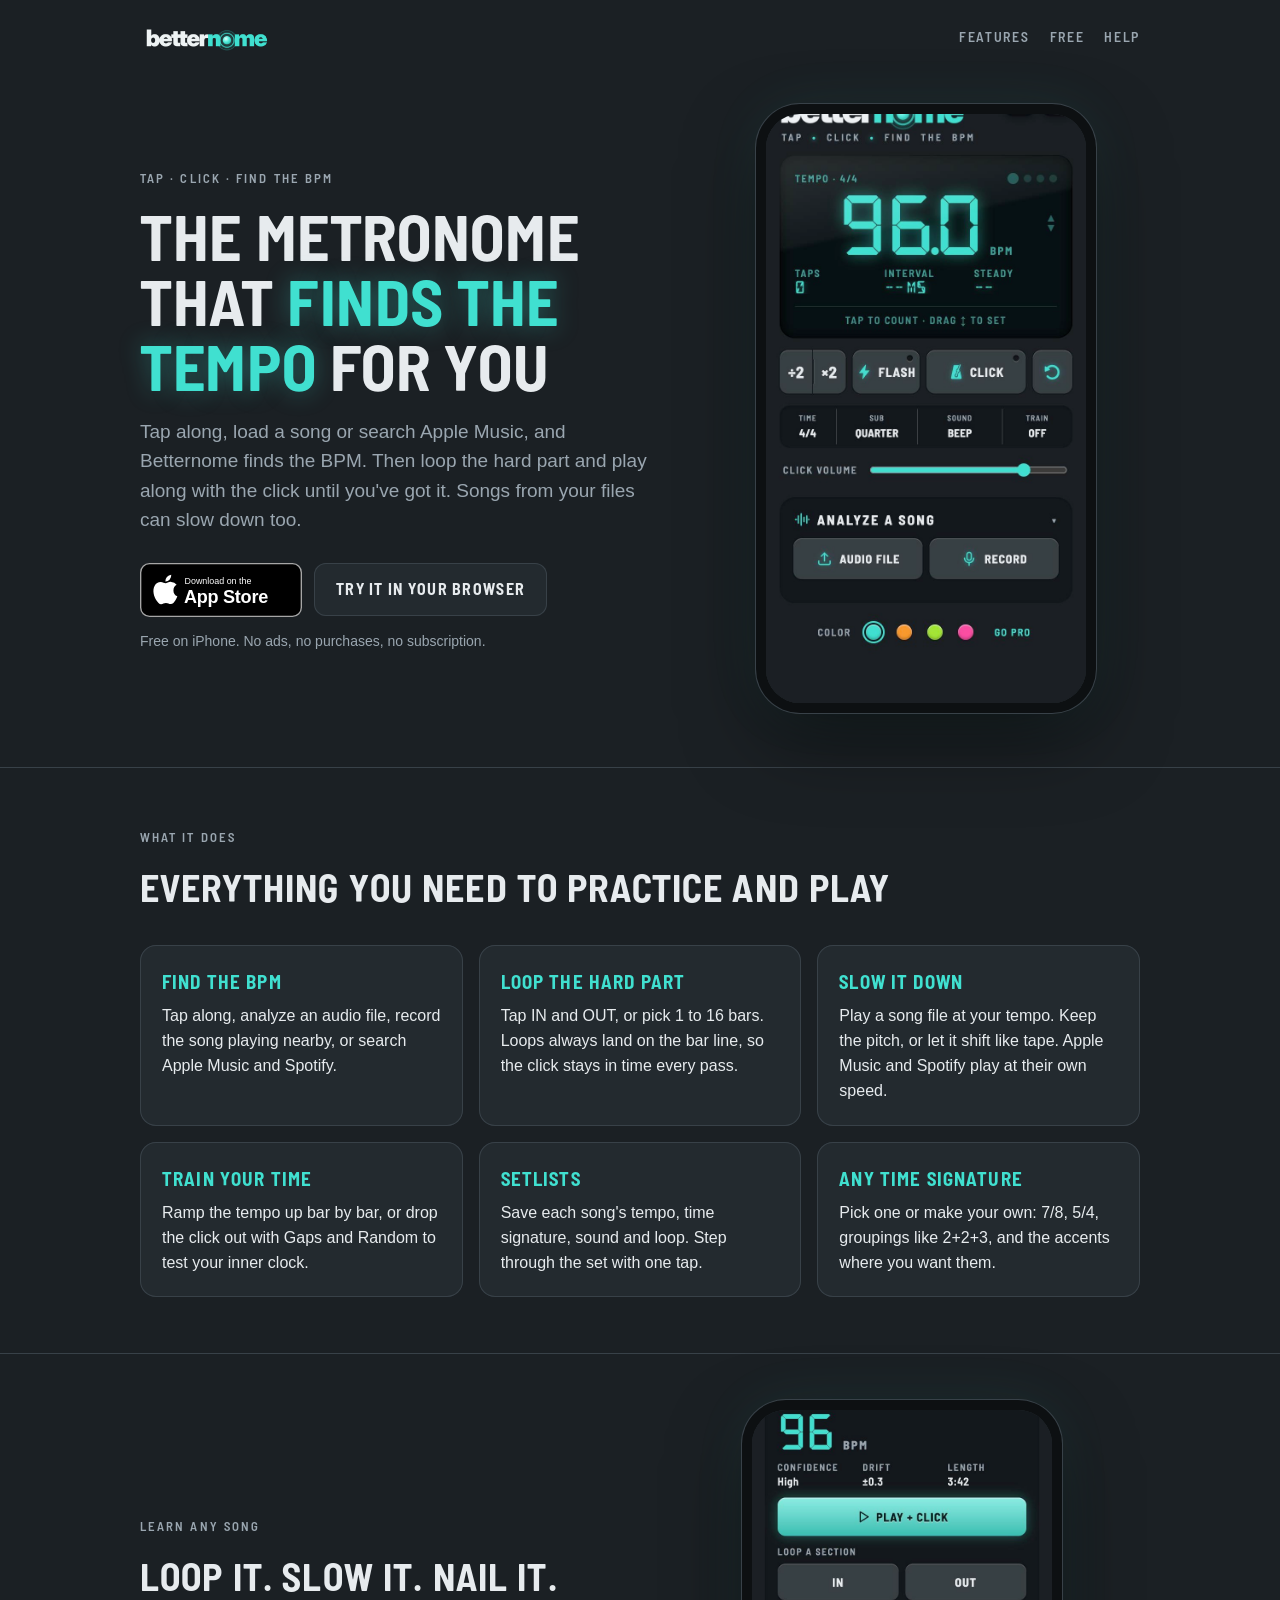
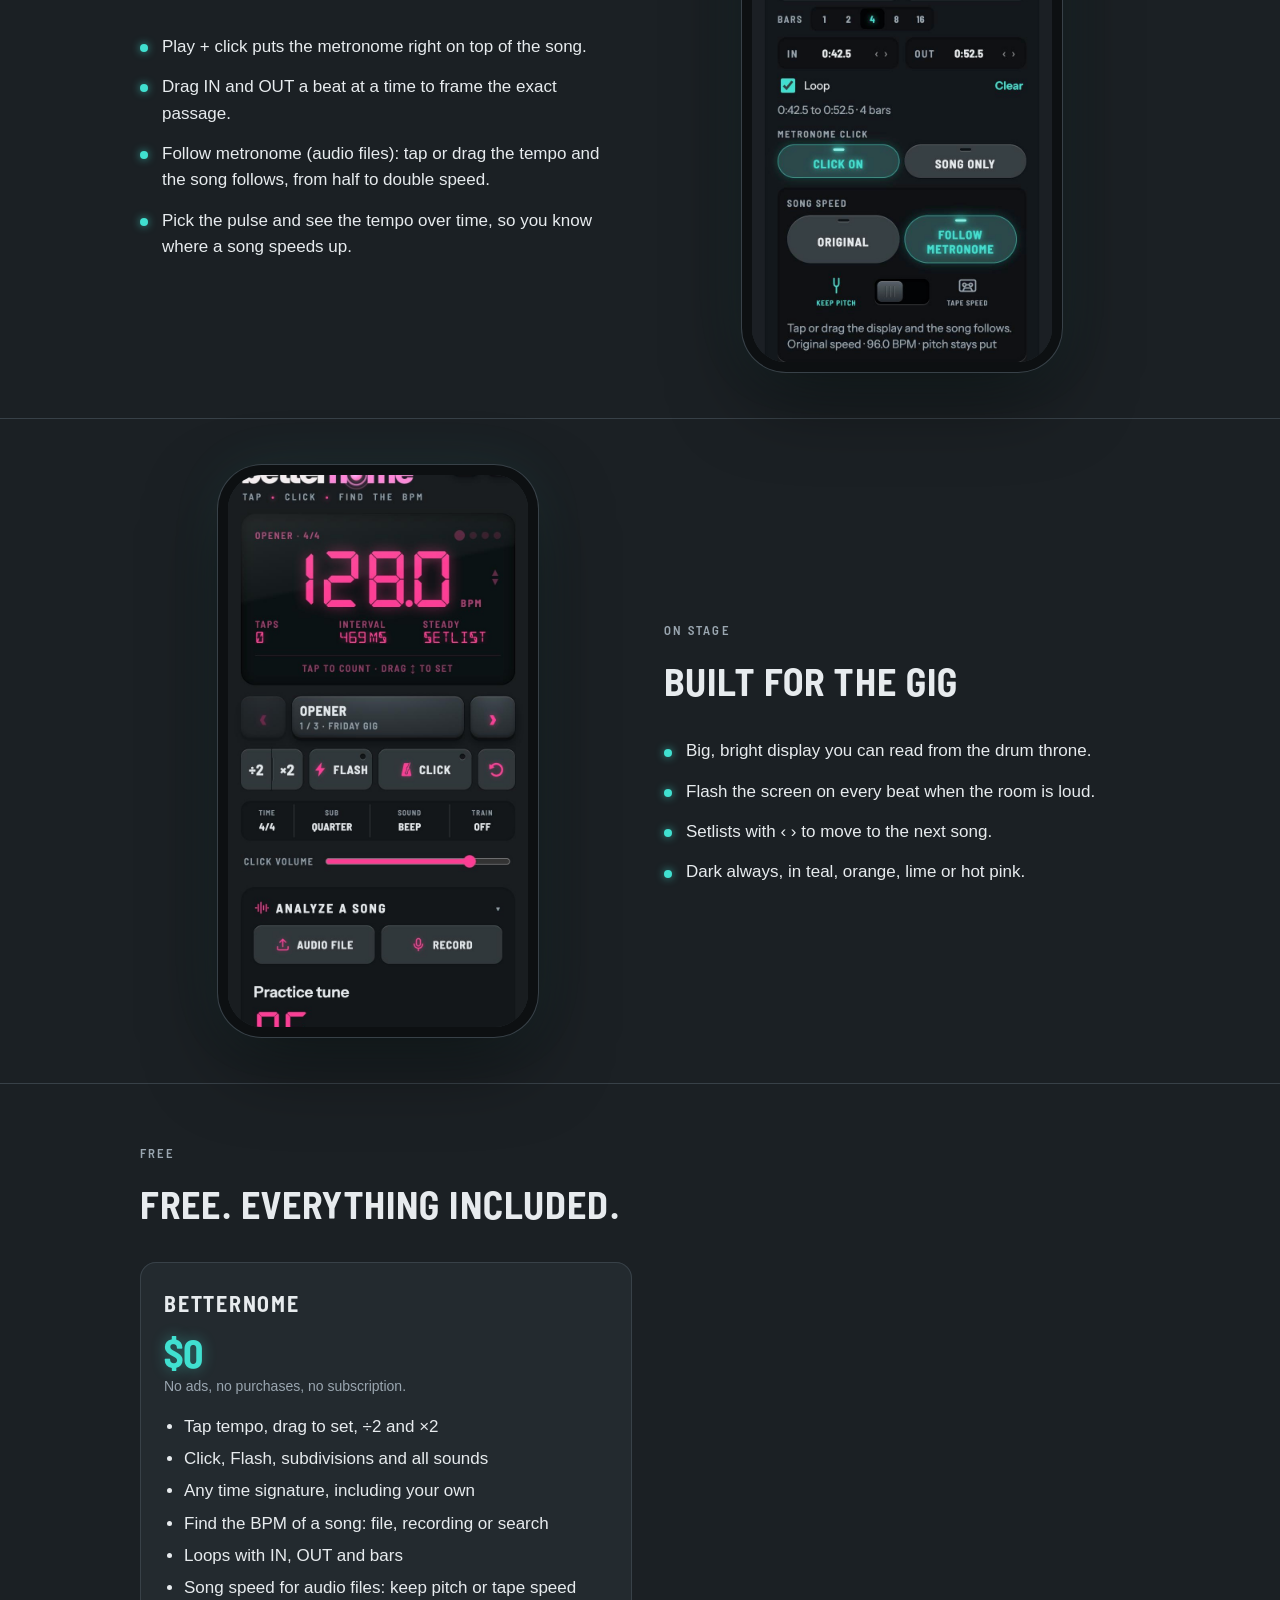
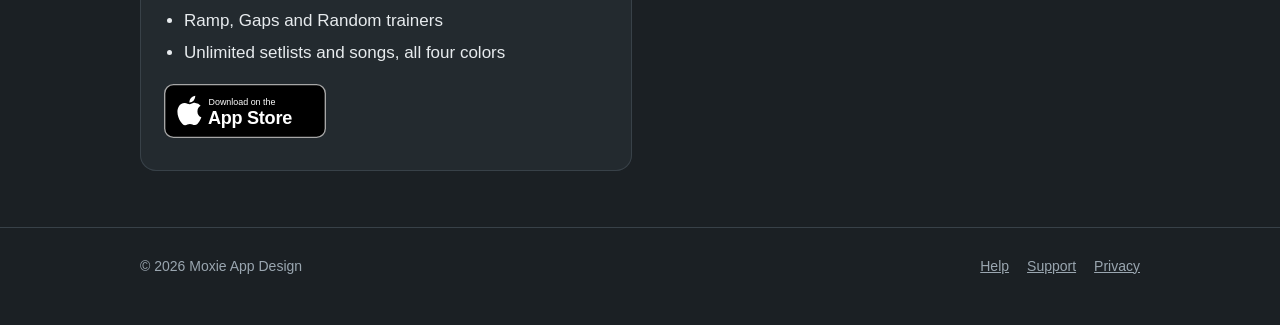
==== commit f20f142d: "Add App Store badge linking to Betternome 1.0 Co-Authored-By: Claude Opus 5.5 <noreply@anthropic.com" ====
--- a/index.html
+++ b/index.html
@@ -26,10 +26,10 @@
       <h1>The metronome that <em>finds the tempo</em> for you</h1>
       <p>Tap along, load a song or search Apple Music, and Betternome finds the BPM. Then loop the hard part and play along with the click until you've got it. Songs from your files can slow down too.</p>
       <div class="btns">
-        <a class="btn primary" href="#free">Free on iPhone</a>
+        <a class="appstore" href="https://apps.apple.com/app/betternome/id6824340040"><img src="assets/app-store-badge.svg" alt="Download on the App Store" width="162" height="54"></a>
         <a class="btn ghost" href="https://moxieappdesign.com/betternome/app/">Try it in your browser</a>
       </div>
-      <p class="soon">iPhone app coming soon to the App Store. <a href="support.html#beta">Join the beta</a>.</p>
+      <p class="soon">Free on iPhone. No ads, no purchases, no subscription.</p>
     </div>
     <div class="phone"><img src="assets/shot-tempo.jpg" alt="Betternome showing 96 BPM on its display, with Flash, Click and the Time, Sub, Sound and Train settings" width="750" height="1380"></div>
   </div>
@@ -100,6 +100,7 @@
             <li>Ramp, Gaps and Random trainers</li>
             <li>Unlimited setlists and songs, all four colors</li>
           </ul>
+          <a class="appstore" href="https://apps.apple.com/app/betternome/id6824340040"><img src="assets/app-store-badge.svg" alt="Download on the App Store" width="162" height="54"></a>
         </div>
       </div>
     </div>
--- a/style.css
+++ b/style.css
@@ -26,6 +26,7 @@
 .btn{display:inline-flex;align-items:center;gap:8px;padding:14px 22px;border-radius:12px;font-family:var(--f-display);font-weight:700;font-size:16px;letter-spacing:.08em;text-transform:uppercase;text-decoration:none}
 .btn.primary{background:linear-gradient(180deg,#7ff3e7,#22c2b2);color:var(--acc-ink);box-shadow:0 0 22px rgba(64,224,208,.3)}
 .btn.ghost{color:var(--ink);background:var(--panel);box-shadow:inset 0 0 0 1px var(--line)}
+.appstore{display:inline-block;line-height:0}.appstore img{height:54px;width:auto}.plan .appstore{margin-top:18px}
 .hero .soon{font-size:14px;color:var(--muted);margin:14px 0 0}
 .phone{justify-self:center;width:min(320px,80vw);border-radius:34px;overflow:hidden;box-shadow:0 0 0 10px #0d1012,0 0 0 11px var(--line),0 30px 80px rgba(0,0,0,.55),0 0 60px rgba(64,224,208,.12)}
 .phone img{display:block;width:100%;height:auto}
